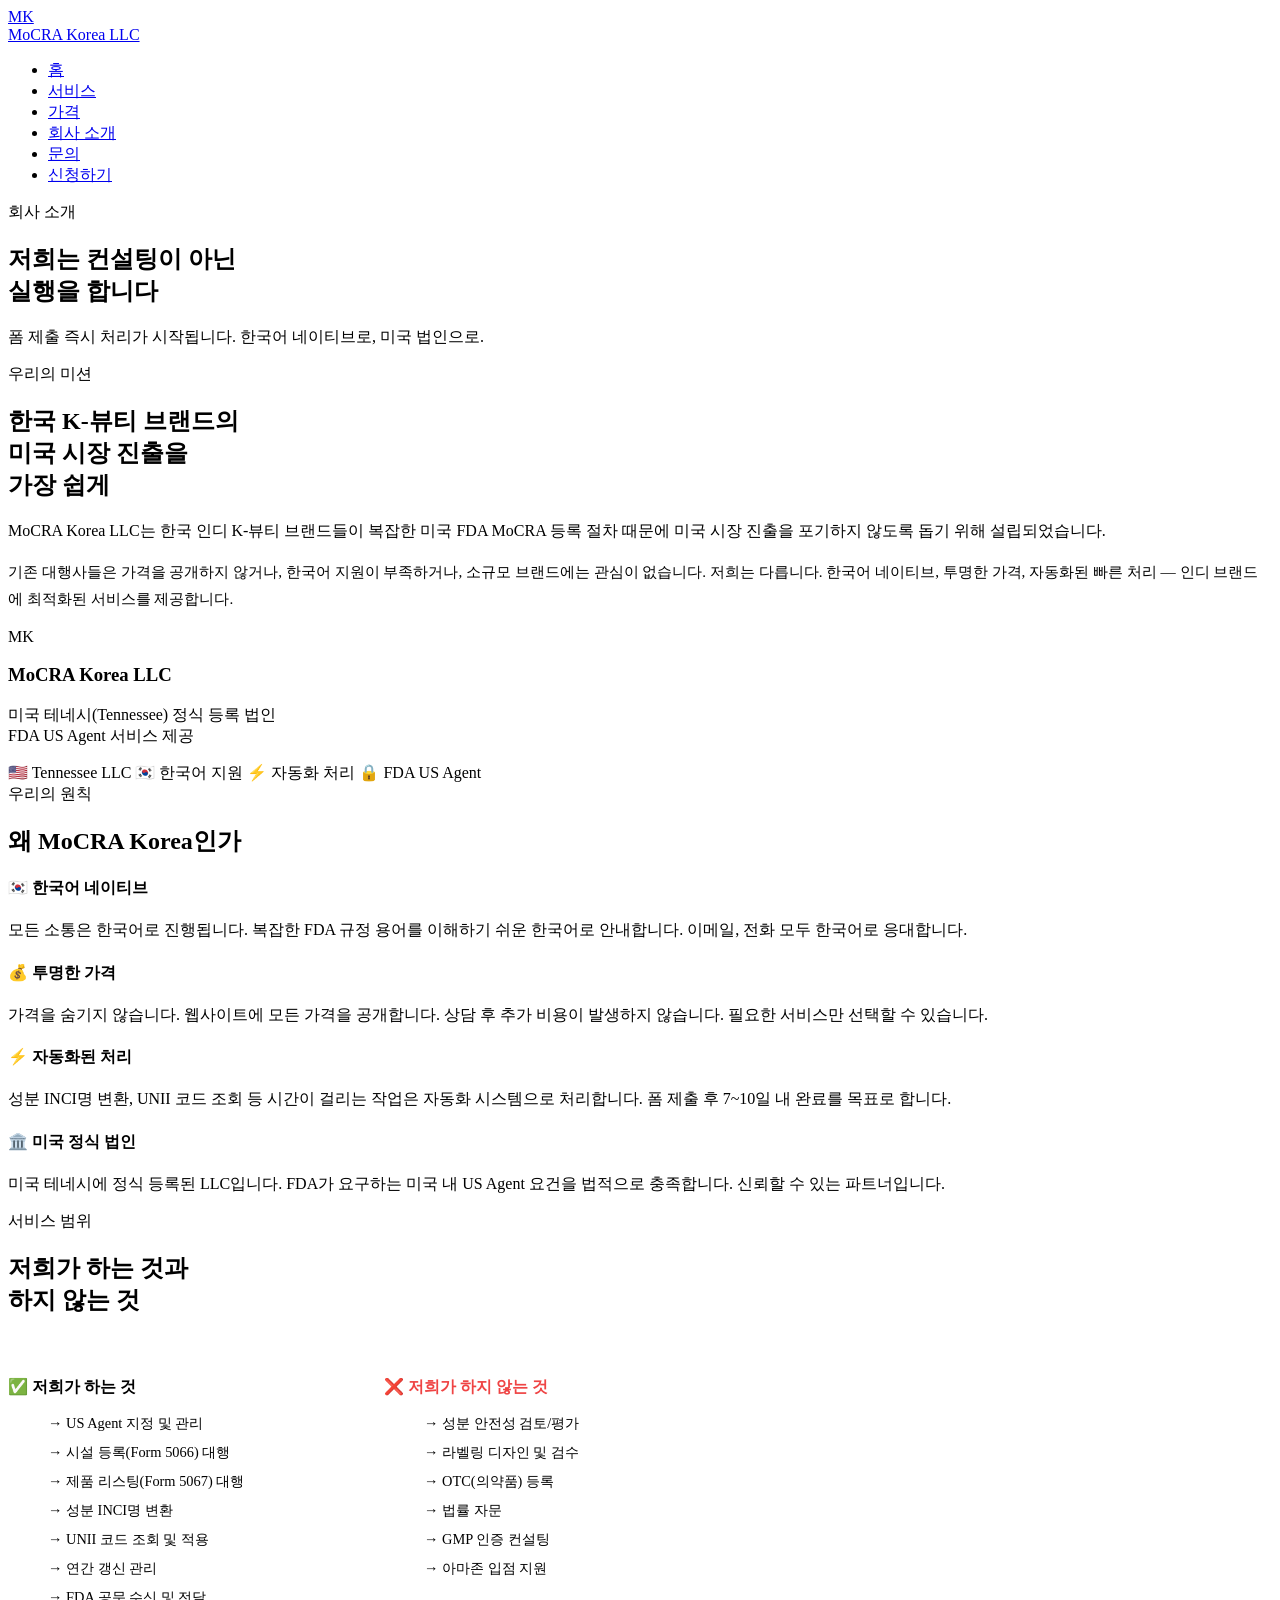
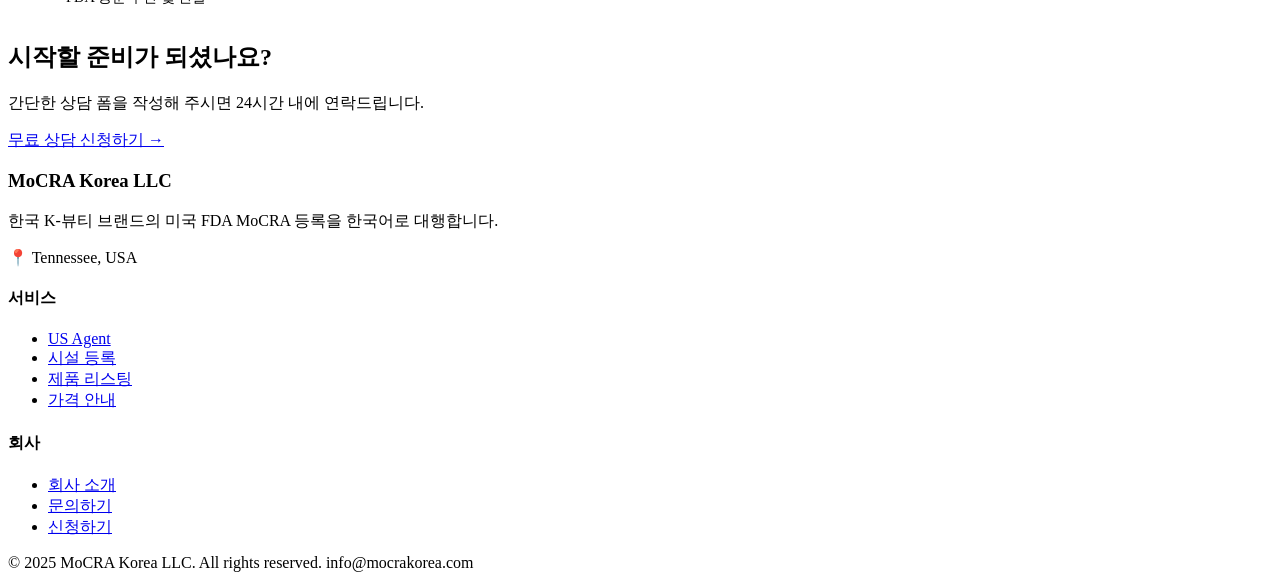
==== about.html @ 742fc9b1 "Add files via upload" ====
<!DOCTYPE html>
<html lang="ko">
<head>
  <meta charset="UTF-8">
  <meta name="viewport" content="width=device-width, initial-scale=1.0">
  <title>회사 소개 — MoCRA Korea LLC</title>
  <meta name="description" content="MoCRA Korea LLC는 한국 인디 K-뷰티 브랜드의 미국 시장 진출을 가장 쉽고 저렴하게 돕는 미국 테네시 법인입니다.">
  <link rel="stylesheet" href="css/style.css">
</head>
<body>

<nav>
  <a href="index.html" class="nav-logo">
    <div class="nav-logo-mark">MK</div>
    <span class="nav-logo-text">MoCRA Korea LLC</span>
  </a>
  <ul class="nav-links">
    <li><a href="index.html">홈</a></li>
    <li><a href="services.html">서비스</a></li>
    <li><a href="pricing.html">가격</a></li>
    <li><a href="about.html">회사 소개</a></li>
    <li><a href="contact.html">문의</a></li>
    <li><a href="https://tally.so/r/zxO74E" target="_blank" class="nav-cta">신청하기</a></li>
  </ul>
  <div class="nav-hamburger"><span></span><span></span><span></span></div>
</nav>

<main>

  <section class="page-hero">
    <div class="container">
      <div class="section-label">회사 소개</div>
      <h1>저희는 컨설팅이 아닌<br>실행을 합니다</h1>
      <p>폼 제출 즉시 처리가 시작됩니다. 한국어 네이티브로, 미국 법인으로.</p>
    </div>
  </section>

  <!-- ABOUT INTRO -->
  <section>
    <div class="container">
      <div class="about-intro">
        <div>
          <div class="section-label">우리의 미션</div>
          <h2 class="section-title">한국 K-뷰티 브랜드의<br>미국 시장 진출을<br>가장 쉽게</h2>
          <p class="section-desc">MoCRA Korea LLC는 한국 인디 K-뷰티 브랜드들이 복잡한 미국 FDA MoCRA 등록 절차 때문에 미국 시장 진출을 포기하지 않도록 돕기 위해 설립되었습니다.</p>
          <p style="color:var(--gray-500);margin-top:16px;line-height:1.8;font-size:0.95rem;">기존 대행사들은 가격을 공개하지 않거나, 한국어 지원이 부족하거나, 소규모 브랜드에는 관심이 없습니다. 저희는 다릅니다. 한국어 네이티브, 투명한 가격, 자동화된 빠른 처리 — 인디 브랜드에 최적화된 서비스를 제공합니다.</p>
        </div>
        <div class="about-visual">
          <div class="about-visual-logo">MK</div>
          <h3>MoCRA Korea LLC</h3>
          <p>미국 테네시(Tennessee) 정식 등록 법인<br>FDA US Agent 서비스 제공</p>
          <div class="about-visual-tags">
            <span class="about-tag">🇺🇸 Tennessee LLC</span>
            <span class="about-tag">🇰🇷 한국어 지원</span>
            <span class="about-tag">⚡ 자동화 처리</span>
            <span class="about-tag">🔒 FDA US Agent</span>
          </div>
        </div>
      </div>
    </div>
  </section>

  <!-- VALUES -->
  <section style="background:var(--gray-50);">
    <div class="container">
      <div class="section-label">우리의 원칙</div>
      <h2 class="section-title">왜 MoCRA Korea인가</h2>
      <div class="values-grid">
        <div class="value-card">
          <h4>🇰🇷 한국어 네이티브</h4>
          <p>모든 소통은 한국어로 진행됩니다. 복잡한 FDA 규정 용어를 이해하기 쉬운 한국어로 안내합니다. 이메일, 전화 모두 한국어로 응대합니다.</p>
        </div>
        <div class="value-card">
          <h4>💰 투명한 가격</h4>
          <p>가격을 숨기지 않습니다. 웹사이트에 모든 가격을 공개합니다. 상담 후 추가 비용이 발생하지 않습니다. 필요한 서비스만 선택할 수 있습니다.</p>
        </div>
        <div class="value-card">
          <h4>⚡ 자동화된 처리</h4>
          <p>성분 INCI명 변환, UNII 코드 조회 등 시간이 걸리는 작업은 자동화 시스템으로 처리합니다. 폼 제출 후 7~10일 내 완료를 목표로 합니다.</p>
        </div>
        <div class="value-card">
          <h4>🏛️ 미국 정식 법인</h4>
          <p>미국 테네시에 정식 등록된 LLC입니다. FDA가 요구하는 미국 내 US Agent 요건을 법적으로 충족합니다. 신뢰할 수 있는 파트너입니다.</p>
        </div>
      </div>
    </div>
  </section>

  <!-- WHAT WE DO NOT DO -->
  <section>
    <div class="container" style="max-width:720px;">
      <div class="section-label">서비스 범위</div>
      <h2 class="section-title">저희가 하는 것과<br>하지 않는 것</h2>
      <div style="display:grid;grid-template-columns:1fr 1fr;gap:2rem;margin-top:40px;">
        <div>
          <h4 style="color:var(--success);font-size:1rem;margin-bottom:16px;">✅ 저희가 하는 것</h4>
          <ul style="list-style:none;display:flex;flex-direction:column;gap:10px;font-size:0.9rem;color:var(--gray-700);">
            <li>→ US Agent 지정 및 관리</li>
            <li>→ 시설 등록(Form 5066) 대행</li>
            <li>→ 제품 리스팅(Form 5067) 대행</li>
            <li>→ 성분 INCI명 변환</li>
            <li>→ UNII 코드 조회 및 적용</li>
            <li>→ 연간 갱신 관리</li>
            <li>→ FDA 공문 수신 및 전달</li>
          </ul>
        </div>
        <div>
          <h4 style="color:#EF4444;font-size:1rem;margin-bottom:16px;">❌ 저희가 하지 않는 것</h4>
          <ul style="list-style:none;display:flex;flex-direction:column;gap:10px;font-size:0.9rem;color:var(--gray-700);">
            <li>→ 성분 안전성 검토/평가</li>
            <li>→ 라벨링 디자인 및 검수</li>
            <li>→ OTC(의약품) 등록</li>
            <li>→ 법률 자문</li>
            <li>→ GMP 인증 컨설팅</li>
            <li>→ 아마존 입점 지원</li>
          </ul>
        </div>
      </div>
    </div>
  </section>

  <!-- CTA -->
  <section class="cta-banner">
    <div class="container">
      <h2>시작할 준비가 되셨나요?</h2>
      <p>간단한 상담 폼을 작성해 주시면 24시간 내에 연락드립니다.</p>
      <a href="https://tally.so/r/zxO74E" target="_blank" class="btn btn-white">무료 상담 신청하기 →</a>
    </div>
  </section>

</main>

<footer>
  <div class="container">
    <div class="footer-inner">
      <div class="footer-brand">
        <h3>MoCRA Korea LLC</h3>
        <p>한국 K-뷰티 브랜드의 미국 FDA MoCRA 등록을 한국어로 대행합니다.</p>
        <p style="margin-top:10px;">📍 Tennessee, USA</p>
      </div>
      <div class="footer-col">
        <h4>서비스</h4>
        <ul>
          <li><a href="services.html#agent">US Agent</a></li>
          <li><a href="services.html#facility">시설 등록</a></li>
          <li><a href="services.html#listing">제품 리스팅</a></li>
          <li><a href="pricing.html">가격 안내</a></li>
        </ul>
      </div>
      <div class="footer-col">
        <h4>회사</h4>
        <ul>
          <li><a href="about.html">회사 소개</a></li>
          <li><a href="contact.html">문의하기</a></li>
          <li><a href="https://tally.so/r/zxO74E" target="_blank">신청하기</a></li>
        </ul>
      </div>
    </div>
    <div class="footer-bottom">
      <span>© 2025 MoCRA Korea LLC. All rights reserved.</span>
      <span>info@mocrakorea.com</span>
    </div>
  </div>
</footer>

<script src="js/main.js"></script>
</body>
</html>
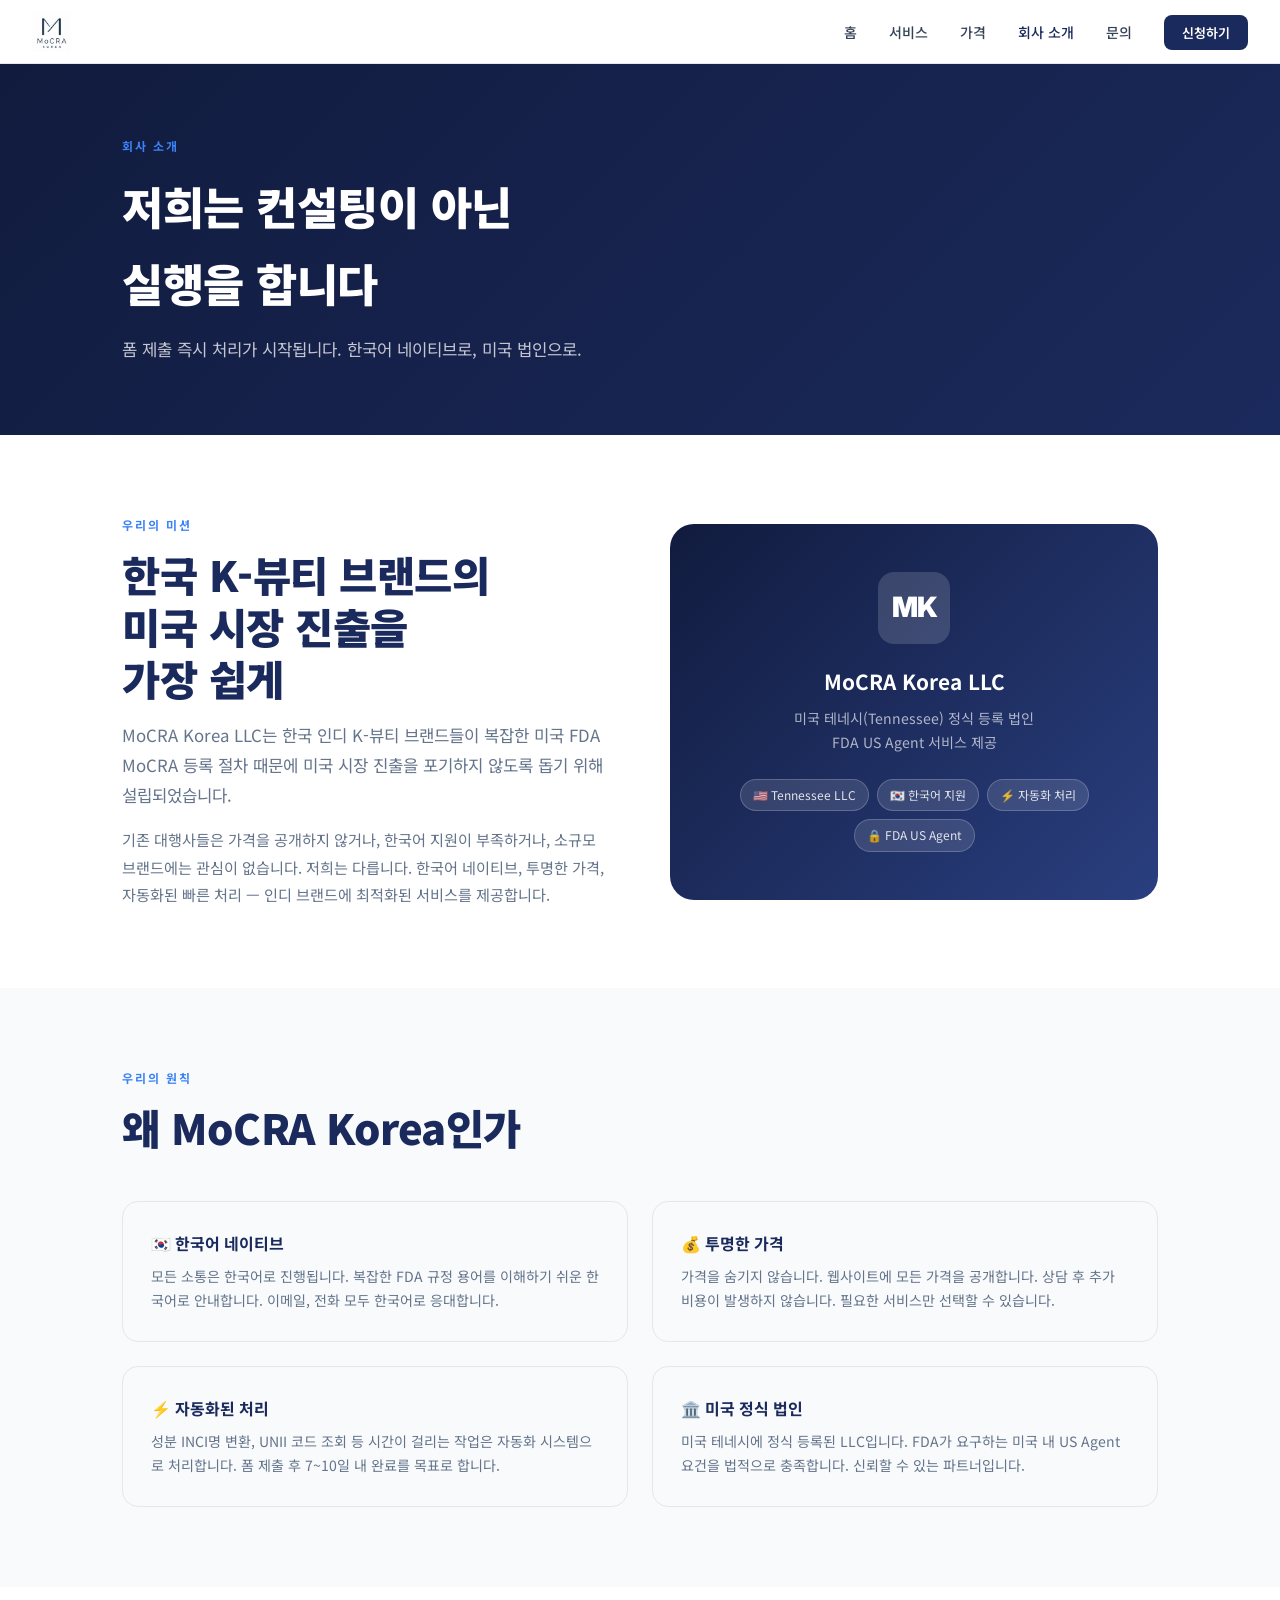
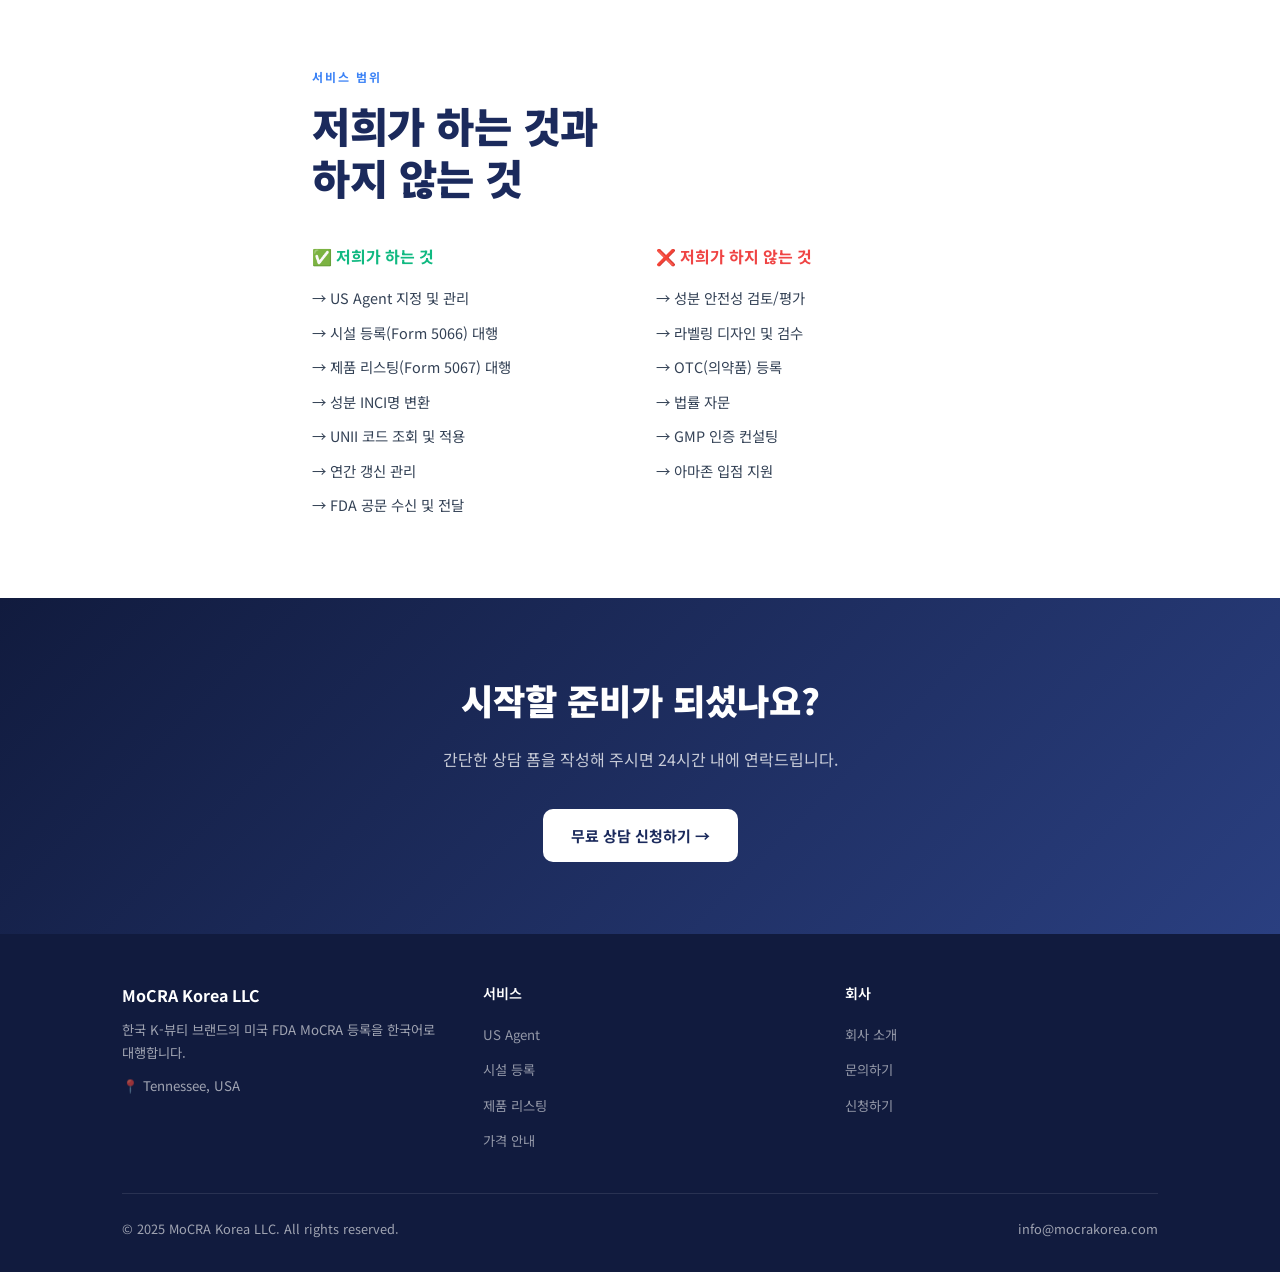
==== commit 9d9122f0: "Add files via upload" ====
--- a/about.html
+++ b/about.html
@@ -11,8 +11,7 @@
 
 <nav>
   <a href="index.html" class="nav-logo">
-    <div class="nav-logo-mark">MK</div>
-    <span class="nav-logo-text">MoCRA Korea LLC</span>
+    <img src="Brand_Logo.jpg" alt="MoCRA Korea" style="height:40px;width:auto;">
   </a>
   <ul class="nav-links">
     <li><a href="index.html">홈</a></li>
--- a/css/style.css
+++ b/css/style.css
@@ -0,0 +1,949 @@
+@import url('https://fonts.googleapis.com/css2?family=Noto+Sans+KR:wght@300;400;500;700;900&family=Inter:wght@400;500;600;700&display=swap');
+
+:root {
+  --navy: #1B2A5C;
+  --navy-dark: #111B3E;
+  --navy-light: #2A3F80;
+  --accent: #3B82F6;
+  --accent-light: #EFF6FF;
+  --white: #FFFFFF;
+  --gray-50: #F8FAFC;
+  --gray-100: #F1F5F9;
+  --gray-200: #E2E8F0;
+  --gray-500: #64748B;
+  --gray-700: #334155;
+  --gray-900: #0F172A;
+  --success: #10B981;
+  --font-kr: 'Noto Sans KR', sans-serif;
+  --font-en: 'Inter', sans-serif;
+}
+
+* { margin: 0; padding: 0; box-sizing: border-box; }
+
+html { scroll-behavior: smooth; }
+
+body {
+  font-family: var(--font-kr);
+  color: var(--gray-900);
+  background: var(--white);
+  line-height: 1.7;
+  -webkit-font-smoothing: antialiased;
+}
+
+/* ── NAV ── */
+nav {
+  position: fixed;
+  top: 0; left: 0; right: 0;
+  z-index: 100;
+  background: rgba(255,255,255,0.95);
+  backdrop-filter: blur(12px);
+  border-bottom: 1px solid var(--gray-200);
+  padding: 0 2rem;
+  height: 64px;
+  display: flex;
+  align-items: center;
+  justify-content: space-between;
+}
+
+.nav-logo {
+  display: flex;
+  align-items: center;
+  gap: 10px;
+  text-decoration: none;
+}
+
+.nav-logo-mark {
+  width: 36px;
+  height: 36px;
+  background: var(--navy);
+  border-radius: 8px;
+  display: flex;
+  align-items: center;
+  justify-content: center;
+  color: white;
+  font-weight: 900;
+  font-size: 14px;
+  font-family: var(--font-en);
+  letter-spacing: -0.5px;
+}
+
+.nav-logo-text {
+  font-size: 15px;
+  font-weight: 700;
+  color: var(--navy);
+  letter-spacing: -0.3px;
+}
+
+.nav-links {
+  display: flex;
+  align-items: center;
+  gap: 2rem;
+  list-style: none;
+}
+
+.nav-links a {
+  text-decoration: none;
+  color: var(--gray-700);
+  font-size: 14px;
+  font-weight: 500;
+  transition: color 0.2s;
+}
+
+.nav-links a:hover, .nav-links a.active { color: var(--navy); }
+
+.nav-cta {
+  background: var(--navy) !important;
+  color: white !important;
+  padding: 8px 18px;
+  border-radius: 8px;
+  font-size: 13px !important;
+  font-weight: 600 !important;
+  transition: background 0.2s !important;
+}
+
+.nav-cta:hover { background: var(--navy-light) !important; }
+
+.nav-hamburger {
+  display: none;
+  flex-direction: column;
+  gap: 5px;
+  cursor: pointer;
+  padding: 4px;
+}
+
+.nav-hamburger span {
+  display: block;
+  width: 24px;
+  height: 2px;
+  background: var(--navy);
+  border-radius: 2px;
+  transition: all 0.3s;
+}
+
+/* ── LAYOUT ── */
+main { padding-top: 64px; }
+
+.container {
+  max-width: 1100px;
+  margin: 0 auto;
+  padding: 0 2rem;
+}
+
+section { padding: 80px 0; }
+
+.section-label {
+  font-size: 12px;
+  font-weight: 700;
+  letter-spacing: 2px;
+  text-transform: uppercase;
+  color: var(--accent);
+  margin-bottom: 12px;
+}
+
+.section-title {
+  font-size: clamp(1.8rem, 3.5vw, 2.6rem);
+  font-weight: 900;
+  color: var(--navy);
+  line-height: 1.25;
+  letter-spacing: -0.5px;
+}
+
+.section-desc {
+  font-size: 1.05rem;
+  color: var(--gray-500);
+  margin-top: 16px;
+  max-width: 560px;
+  line-height: 1.8;
+}
+
+/* ── BUTTONS ── */
+.btn {
+  display: inline-flex;
+  align-items: center;
+  gap: 8px;
+  padding: 14px 28px;
+  border-radius: 10px;
+  font-size: 15px;
+  font-weight: 700;
+  text-decoration: none;
+  transition: all 0.2s;
+  cursor: pointer;
+  border: none;
+  font-family: var(--font-kr);
+}
+
+.btn-primary {
+  background: var(--navy);
+  color: white;
+}
+
+.btn-primary:hover { background: var(--navy-light); transform: translateY(-1px); }
+
+.btn-outline {
+  background: transparent;
+  color: var(--navy);
+  border: 2px solid var(--navy);
+}
+
+.btn-outline:hover { background: var(--navy); color: white; }
+
+.btn-white {
+  background: white;
+  color: var(--navy);
+}
+
+.btn-white:hover { background: var(--gray-100); }
+
+/* ── HERO (index) ── */
+.hero {
+  background: linear-gradient(135deg, var(--navy-dark) 0%, var(--navy) 60%, var(--navy-light) 100%);
+  color: white;
+  padding: 100px 0 80px;
+  position: relative;
+  overflow: hidden;
+}
+
+.hero::before {
+  content: '';
+  position: absolute;
+  top: -50%;
+  right: -20%;
+  width: 600px;
+  height: 600px;
+  background: radial-gradient(circle, rgba(59,130,246,0.15) 0%, transparent 70%);
+  pointer-events: none;
+}
+
+.hero-inner {
+  display: grid;
+  grid-template-columns: 1fr 420px;
+  gap: 60px;
+  align-items: center;
+}
+
+.hero-badge {
+  display: inline-flex;
+  align-items: center;
+  gap: 8px;
+  background: rgba(255,255,255,0.12);
+  border: 1px solid rgba(255,255,255,0.2);
+  padding: 6px 14px;
+  border-radius: 100px;
+  font-size: 13px;
+  color: rgba(255,255,255,0.9);
+  margin-bottom: 24px;
+}
+
+.hero-badge::before {
+  content: '';
+  width: 6px;
+  height: 6px;
+  background: var(--success);
+  border-radius: 50%;
+}
+
+.hero h1 {
+  font-size: clamp(2rem, 4vw, 3rem);
+  font-weight: 900;
+  line-height: 1.2;
+  letter-spacing: -1px;
+  margin-bottom: 20px;
+}
+
+.hero h1 span { color: #60A5FA; }
+
+.hero-sub {
+  font-size: 1.05rem;
+  color: rgba(255,255,255,0.8);
+  line-height: 1.8;
+  margin-bottom: 36px;
+  max-width: 480px;
+}
+
+.hero-actions { display: flex; gap: 14px; flex-wrap: wrap; }
+
+.hero-card {
+  background: rgba(255,255,255,0.08);
+  border: 1px solid rgba(255,255,255,0.15);
+  border-radius: 20px;
+  padding: 32px;
+  backdrop-filter: blur(10px);
+}
+
+.hero-card-title {
+  font-size: 13px;
+  font-weight: 600;
+  color: rgba(255,255,255,0.6);
+  letter-spacing: 1px;
+  text-transform: uppercase;
+  margin-bottom: 20px;
+}
+
+.hero-price-item {
+  display: flex;
+  justify-content: space-between;
+  align-items: center;
+  padding: 14px 0;
+  border-bottom: 1px solid rgba(255,255,255,0.08);
+}
+
+.hero-price-item:last-child { border-bottom: none; }
+
+.hero-price-name { font-size: 14px; color: rgba(255,255,255,0.85); }
+
+.hero-price-val {
+  font-size: 15px;
+  font-weight: 700;
+  color: #60A5FA;
+  font-family: var(--font-en);
+}
+
+/* ── STATS ── */
+.stats {
+  background: var(--gray-50);
+  padding: 48px 0;
+  border-bottom: 1px solid var(--gray-200);
+}
+
+.stats-grid {
+  display: grid;
+  grid-template-columns: repeat(4, 1fr);
+  gap: 2rem;
+  text-align: center;
+}
+
+.stat-num {
+  font-size: 2rem;
+  font-weight: 900;
+  color: var(--navy);
+  font-family: var(--font-en);
+  letter-spacing: -1px;
+}
+
+.stat-label {
+  font-size: 13px;
+  color: var(--gray-500);
+  margin-top: 4px;
+}
+
+/* ── HOW IT WORKS ── */
+.steps-grid {
+  display: grid;
+  grid-template-columns: repeat(3, 1fr);
+  gap: 2rem;
+  margin-top: 48px;
+  position: relative;
+}
+
+.steps-grid::before {
+  content: '';
+  position: absolute;
+  top: 28px;
+  left: calc(16.67% + 28px);
+  right: calc(16.67% + 28px);
+  height: 2px;
+  background: var(--gray-200);
+}
+
+.step-card {
+  text-align: center;
+  position: relative;
+}
+
+.step-num {
+  width: 56px;
+  height: 56px;
+  background: var(--navy);
+  color: white;
+  border-radius: 50%;
+  display: flex;
+  align-items: center;
+  justify-content: center;
+  font-size: 1.2rem;
+  font-weight: 900;
+  margin: 0 auto 20px;
+  font-family: var(--font-en);
+  position: relative;
+  z-index: 1;
+}
+
+.step-title {
+  font-size: 1.05rem;
+  font-weight: 700;
+  color: var(--navy);
+  margin-bottom: 10px;
+}
+
+.step-desc {
+  font-size: 0.9rem;
+  color: var(--gray-500);
+  line-height: 1.7;
+}
+
+/* ── WHY US ── */
+.why-grid {
+  display: grid;
+  grid-template-columns: repeat(3, 1fr);
+  gap: 1.5rem;
+  margin-top: 48px;
+}
+
+.why-card {
+  background: var(--gray-50);
+  border: 1px solid var(--gray-200);
+  border-radius: 16px;
+  padding: 28px;
+  transition: all 0.2s;
+}
+
+.why-card:hover {
+  border-color: var(--accent);
+  background: var(--accent-light);
+  transform: translateY(-2px);
+}
+
+.why-icon {
+  font-size: 1.8rem;
+  margin-bottom: 14px;
+}
+
+.why-title {
+  font-size: 1rem;
+  font-weight: 700;
+  color: var(--navy);
+  margin-bottom: 8px;
+}
+
+.why-desc { font-size: 0.88rem; color: var(--gray-500); line-height: 1.7; }
+
+/* ── CTA BANNER ── */
+.cta-banner {
+  background: linear-gradient(135deg, var(--navy-dark), var(--navy-light));
+  color: white;
+  padding: 72px 0;
+  text-align: center;
+}
+
+.cta-banner h2 {
+  font-size: clamp(1.6rem, 3vw, 2.2rem);
+  font-weight: 900;
+  margin-bottom: 16px;
+}
+
+.cta-banner p {
+  color: rgba(255,255,255,0.75);
+  margin-bottom: 36px;
+  font-size: 1rem;
+}
+
+/* ── SERVICES PAGE ── */
+.page-hero {
+  background: linear-gradient(135deg, var(--navy-dark), var(--navy));
+  color: white;
+  padding: 72px 0;
+}
+
+.page-hero h1 {
+  font-size: clamp(1.8rem, 3.5vw, 2.8rem);
+  font-weight: 900;
+  margin-bottom: 14px;
+  letter-spacing: -0.5px;
+}
+
+.page-hero p { color: rgba(255,255,255,0.75); font-size: 1.05rem; }
+
+.service-block {
+  padding: 72px 0;
+  border-bottom: 1px solid var(--gray-200);
+}
+
+.service-block:last-child { border-bottom: none; }
+
+.service-block-inner {
+  display: grid;
+  grid-template-columns: 1fr 1fr;
+  gap: 60px;
+  align-items: start;
+}
+
+.service-block-inner.reverse { direction: rtl; }
+.service-block-inner.reverse > * { direction: ltr; }
+
+.service-tag {
+  display: inline-block;
+  background: var(--accent-light);
+  color: var(--accent);
+  font-size: 12px;
+  font-weight: 700;
+  padding: 4px 12px;
+  border-radius: 100px;
+  letter-spacing: 1px;
+  text-transform: uppercase;
+  margin-bottom: 16px;
+}
+
+.service-title {
+  font-size: 1.7rem;
+  font-weight: 900;
+  color: var(--navy);
+  margin-bottom: 14px;
+  letter-spacing: -0.3px;
+}
+
+.service-desc {
+  color: var(--gray-500);
+  line-height: 1.8;
+  margin-bottom: 24px;
+}
+
+.service-features { list-style: none; display: flex; flex-direction: column; gap: 10px; }
+
+.service-features li {
+  display: flex;
+  align-items: flex-start;
+  gap: 10px;
+  font-size: 0.93rem;
+  color: var(--gray-700);
+}
+
+.service-features li::before {
+  content: '✓';
+  color: var(--success);
+  font-weight: 700;
+  flex-shrink: 0;
+  margin-top: 2px;
+}
+
+.service-price-box {
+  background: var(--navy);
+  color: white;
+  border-radius: 20px;
+  padding: 36px;
+}
+
+.service-price-label {
+  font-size: 13px;
+  color: rgba(255,255,255,0.6);
+  margin-bottom: 8px;
+}
+
+.service-price-amount {
+  font-size: 3rem;
+  font-weight: 900;
+  font-family: var(--font-en);
+  letter-spacing: -2px;
+  line-height: 1;
+}
+
+.service-price-period {
+  font-size: 14px;
+  color: rgba(255,255,255,0.6);
+  margin-top: 4px;
+  margin-bottom: 28px;
+}
+
+.service-includes { list-style: none; display: flex; flex-direction: column; gap: 10px; }
+
+.service-includes li {
+  display: flex;
+  gap: 10px;
+  font-size: 13px;
+  color: rgba(255,255,255,0.8);
+}
+
+.service-includes li::before {
+  content: '→';
+  color: #60A5FA;
+  flex-shrink: 0;
+}
+
+/* ── PRICING PAGE ── */
+.pricing-grid {
+  display: grid;
+  grid-template-columns: repeat(3, 1fr);
+  gap: 1.5rem;
+  margin-top: 48px;
+}
+
+.pricing-card {
+  border: 2px solid var(--gray-200);
+  border-radius: 20px;
+  padding: 32px;
+  position: relative;
+  transition: all 0.2s;
+}
+
+.pricing-card:hover { border-color: var(--accent); transform: translateY(-3px); }
+
+.pricing-card.featured {
+  border-color: var(--navy);
+  background: var(--navy);
+  color: white;
+}
+
+.pricing-badge {
+  position: absolute;
+  top: -12px;
+  left: 50%;
+  transform: translateX(-50%);
+  background: var(--accent);
+  color: white;
+  font-size: 11px;
+  font-weight: 700;
+  padding: 4px 14px;
+  border-radius: 100px;
+  white-space: nowrap;
+}
+
+.pricing-name {
+  font-size: 1rem;
+  font-weight: 700;
+  margin-bottom: 8px;
+}
+
+.pricing-card.featured .pricing-name { color: rgba(255,255,255,0.7); }
+
+.pricing-price {
+  font-size: 2.5rem;
+  font-weight: 900;
+  font-family: var(--font-en);
+  color: var(--navy);
+  letter-spacing: -1.5px;
+  line-height: 1;
+  margin-bottom: 4px;
+}
+
+.pricing-card.featured .pricing-price { color: white; }
+
+.pricing-period {
+  font-size: 13px;
+  color: var(--gray-500);
+  margin-bottom: 24px;
+}
+
+.pricing-card.featured .pricing-period { color: rgba(255,255,255,0.55); }
+
+.pricing-features { list-style: none; display: flex; flex-direction: column; gap: 10px; }
+
+.pricing-features li {
+  display: flex;
+  gap: 8px;
+  font-size: 13px;
+  color: var(--gray-700);
+  align-items: flex-start;
+}
+
+.pricing-card.featured .pricing-features li { color: rgba(255,255,255,0.85); }
+
+.pricing-features li::before {
+  content: '✓';
+  color: var(--success);
+  font-weight: 700;
+  flex-shrink: 0;
+}
+
+.pricing-card.featured .pricing-features li::before { color: #60A5FA; }
+
+.pricing-divider {
+  border: none;
+  border-top: 1px solid var(--gray-200);
+  margin: 60px 0 48px;
+}
+
+.renewal-table {
+  width: 100%;
+  border-collapse: collapse;
+  font-size: 0.93rem;
+}
+
+.renewal-table th {
+  background: var(--navy);
+  color: white;
+  padding: 14px 20px;
+  text-align: left;
+  font-weight: 600;
+  font-size: 13px;
+}
+
+.renewal-table th:first-child { border-radius: 10px 0 0 0; }
+.renewal-table th:last-child { border-radius: 0 10px 0 0; }
+
+.renewal-table td {
+  padding: 14px 20px;
+  border-bottom: 1px solid var(--gray-200);
+  color: var(--gray-700);
+}
+
+.renewal-table tr:last-child td { border-bottom: none; }
+.renewal-table tr:nth-child(even) td { background: var(--gray-50); }
+
+.price-note {
+  background: var(--accent-light);
+  border: 1px solid #BFDBFE;
+  border-radius: 12px;
+  padding: 18px 22px;
+  font-size: 0.88rem;
+  color: var(--navy);
+  margin-top: 32px;
+  line-height: 1.7;
+}
+
+/* ── ABOUT PAGE ── */
+.about-intro {
+  display: grid;
+  grid-template-columns: 1fr 1fr;
+  gap: 60px;
+  align-items: center;
+}
+
+.about-visual {
+  background: linear-gradient(135deg, var(--navy-dark), var(--navy-light));
+  border-radius: 24px;
+  padding: 48px;
+  color: white;
+  text-align: center;
+}
+
+.about-visual-logo {
+  width: 72px;
+  height: 72px;
+  background: rgba(255,255,255,0.15);
+  border-radius: 16px;
+  display: flex;
+  align-items: center;
+  justify-content: center;
+  font-size: 28px;
+  font-weight: 900;
+  font-family: var(--font-en);
+  margin: 0 auto 20px;
+  letter-spacing: -1px;
+}
+
+.about-visual h3 {
+  font-size: 1.3rem;
+  font-weight: 700;
+  margin-bottom: 8px;
+}
+
+.about-visual p {
+  font-size: 0.88rem;
+  color: rgba(255,255,255,0.65);
+  line-height: 1.7;
+}
+
+.about-visual-tags {
+  display: flex;
+  flex-wrap: wrap;
+  gap: 8px;
+  justify-content: center;
+  margin-top: 24px;
+}
+
+.about-tag {
+  background: rgba(255,255,255,0.12);
+  border: 1px solid rgba(255,255,255,0.2);
+  color: rgba(255,255,255,0.85);
+  font-size: 12px;
+  padding: 5px 12px;
+  border-radius: 100px;
+}
+
+.values-grid {
+  display: grid;
+  grid-template-columns: repeat(2, 1fr);
+  gap: 1.5rem;
+  margin-top: 48px;
+}
+
+.value-card {
+  background: var(--gray-50);
+  border: 1px solid var(--gray-200);
+  border-radius: 16px;
+  padding: 28px;
+}
+
+.value-card h4 {
+  font-size: 1rem;
+  font-weight: 700;
+  color: var(--navy);
+  margin-bottom: 8px;
+}
+
+.value-card p { font-size: 0.88rem; color: var(--gray-500); line-height: 1.7; }
+
+/* ── CONTACT PAGE ── */
+.contact-grid {
+  display: grid;
+  grid-template-columns: 1fr 1fr;
+  gap: 60px;
+  align-items: start;
+}
+
+.contact-info { display: flex; flex-direction: column; gap: 24px; }
+
+.contact-item {
+  display: flex;
+  gap: 16px;
+  align-items: flex-start;
+}
+
+.contact-icon {
+  width: 44px;
+  height: 44px;
+  background: var(--accent-light);
+  border-radius: 10px;
+  display: flex;
+  align-items: center;
+  justify-content: center;
+  font-size: 1.2rem;
+  flex-shrink: 0;
+}
+
+.contact-item h4 {
+  font-size: 0.9rem;
+  font-weight: 700;
+  color: var(--navy);
+  margin-bottom: 4px;
+}
+
+.contact-item p { font-size: 0.88rem; color: var(--gray-500); }
+
+.contact-item a { color: var(--accent); text-decoration: none; }
+
+.contact-box {
+  background: var(--navy);
+  border-radius: 24px;
+  padding: 40px;
+  color: white;
+  text-align: center;
+}
+
+.contact-box h3 {
+  font-size: 1.4rem;
+  font-weight: 900;
+  margin-bottom: 14px;
+}
+
+.contact-box p {
+  color: rgba(255,255,255,0.7);
+  font-size: 0.93rem;
+  line-height: 1.8;
+  margin-bottom: 28px;
+}
+
+.faq-list { display: flex; flex-direction: column; gap: 1rem; margin-top: 48px; }
+
+.faq-item {
+  border: 1px solid var(--gray-200);
+  border-radius: 12px;
+  overflow: hidden;
+}
+
+.faq-q {
+  padding: 18px 22px;
+  font-weight: 600;
+  font-size: 0.95rem;
+  color: var(--navy);
+  cursor: pointer;
+  display: flex;
+  justify-content: space-between;
+  align-items: center;
+  background: white;
+}
+
+.faq-q::after { content: '+'; font-size: 1.2rem; color: var(--accent); }
+
+.faq-a {
+  padding: 0 22px;
+  max-height: 0;
+  overflow: hidden;
+  transition: all 0.3s;
+  font-size: 0.9rem;
+  color: var(--gray-500);
+  line-height: 1.8;
+  background: var(--gray-50);
+}
+
+.faq-item.open .faq-a { max-height: 200px; padding: 18px 22px; }
+.faq-item.open .faq-q::after { content: '−'; }
+
+/* ── FOOTER ── */
+footer {
+  background: var(--navy-dark);
+  color: rgba(255,255,255,0.6);
+  padding: 48px 0 32px;
+}
+
+.footer-inner {
+  display: grid;
+  grid-template-columns: 1fr 1fr 1fr;
+  gap: 3rem;
+  margin-bottom: 40px;
+}
+
+.footer-brand h3 {
+  color: white;
+  font-size: 1rem;
+  font-weight: 700;
+  margin-bottom: 10px;
+}
+
+.footer-brand p { font-size: 0.83rem; line-height: 1.7; }
+
+.footer-col h4 {
+  color: white;
+  font-size: 0.88rem;
+  font-weight: 600;
+  margin-bottom: 14px;
+}
+
+.footer-col ul { list-style: none; display: flex; flex-direction: column; gap: 8px; }
+
+.footer-col ul li a {
+  color: rgba(255,255,255,0.55);
+  text-decoration: none;
+  font-size: 0.83rem;
+  transition: color 0.2s;
+}
+
+.footer-col ul li a:hover { color: white; }
+
+.footer-bottom {
+  border-top: 1px solid rgba(255,255,255,0.1);
+  padding-top: 24px;
+  display: flex;
+  justify-content: space-between;
+  align-items: center;
+  font-size: 0.8rem;
+}
+
+/* ── RESPONSIVE ── */
+@media (max-width: 768px) {
+  .nav-links { display: none; }
+  .nav-hamburger { display: flex; }
+  .nav-links.open {
+    display: flex;
+    flex-direction: column;
+    position: fixed;
+    top: 64px; left: 0; right: 0;
+    background: white;
+    padding: 1.5rem 2rem;
+    border-bottom: 1px solid var(--gray-200);
+    gap: 1.2rem;
+    box-shadow: 0 8px 24px rgba(0,0,0,0.1);
+  }
+  .hero-inner { grid-template-columns: 1fr; }
+  .hero-card { display: none; }
+  .stats-grid { grid-template-columns: repeat(2, 1fr); }
+  .steps-grid { grid-template-columns: 1fr; }
+  .steps-grid::before { display: none; }
+  .why-grid { grid-template-columns: 1fr; }
+  .service-block-inner { grid-template-columns: 1fr; }
+  .service-block-inner.reverse { direction: ltr; }
+  .pricing-grid { grid-template-columns: 1fr; }
+  .about-intro { grid-template-columns: 1fr; }
+  .values-grid { grid-template-columns: 1fr; }
+  .contact-grid { grid-template-columns: 1fr; }
+  .footer-inner { grid-template-columns: 1fr; gap: 2rem; }
+  .footer-bottom { flex-direction: column; gap: 8px; text-align: center; }
+}
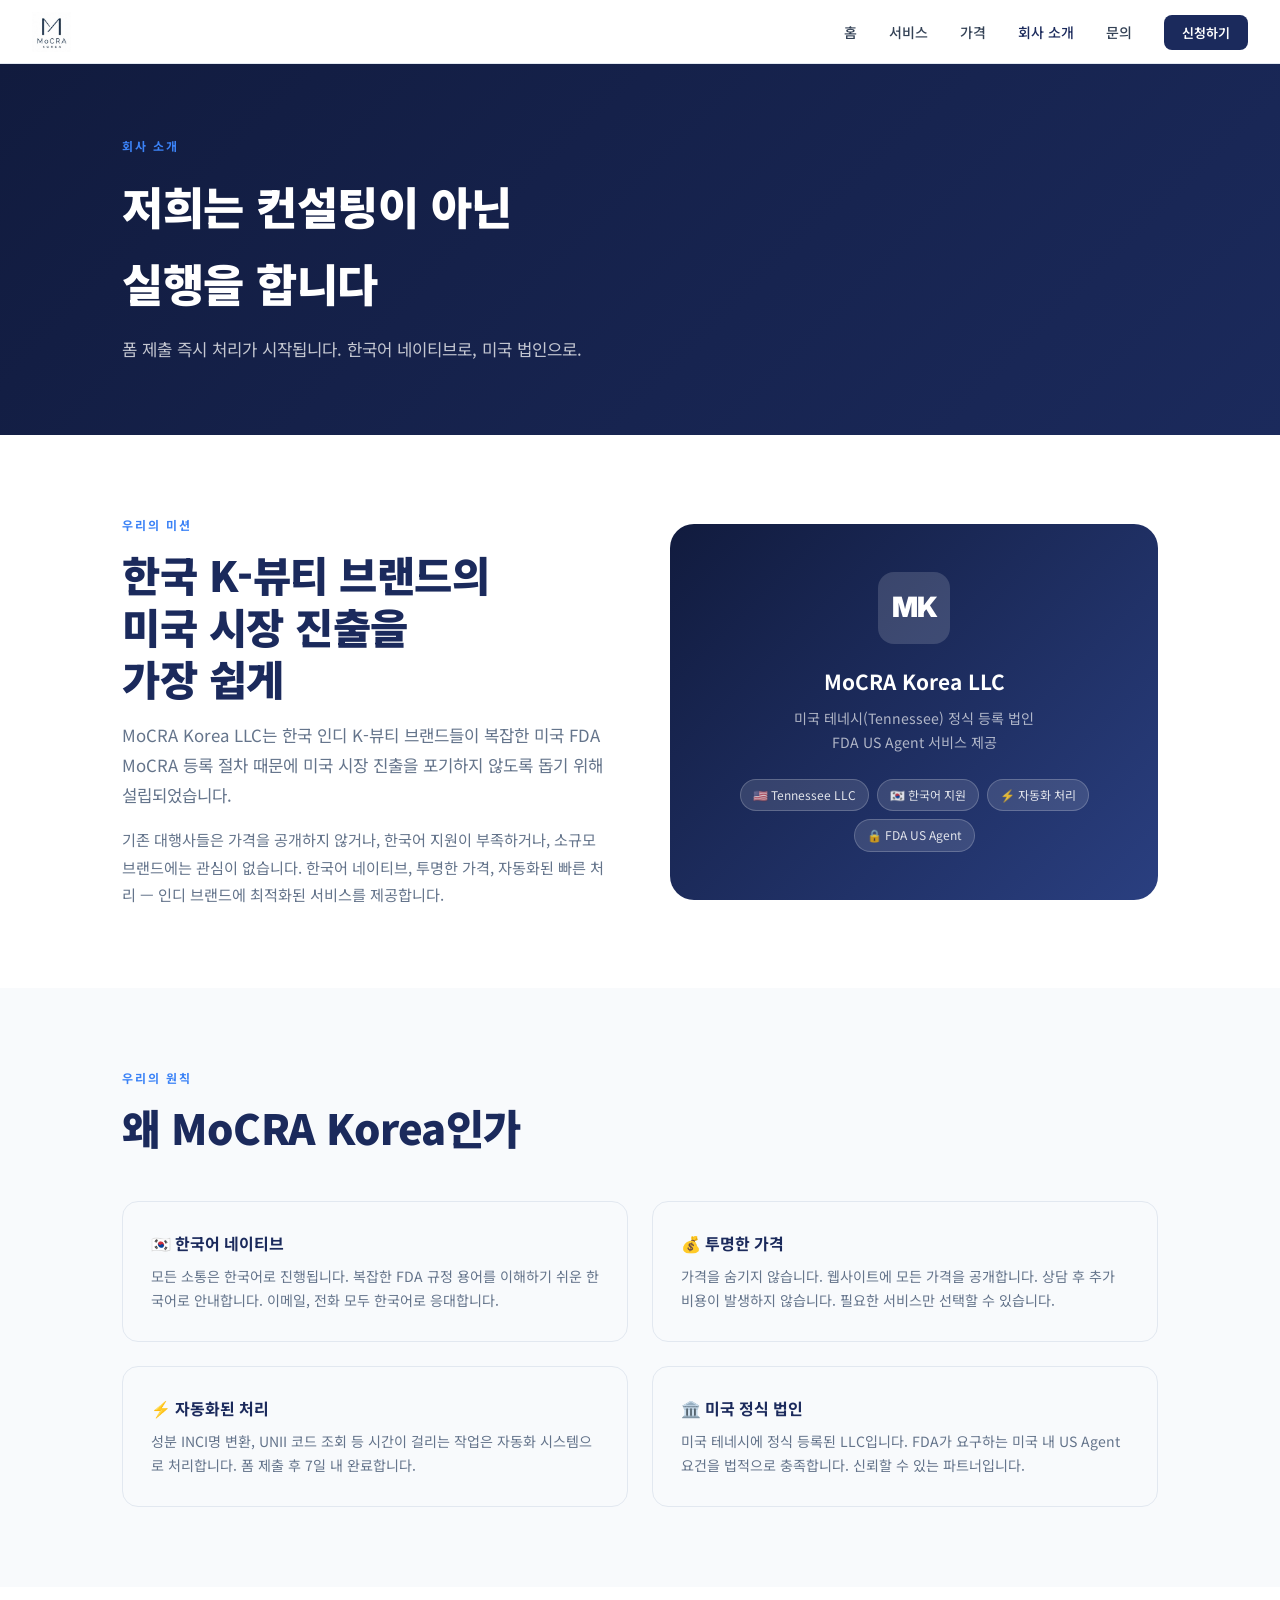
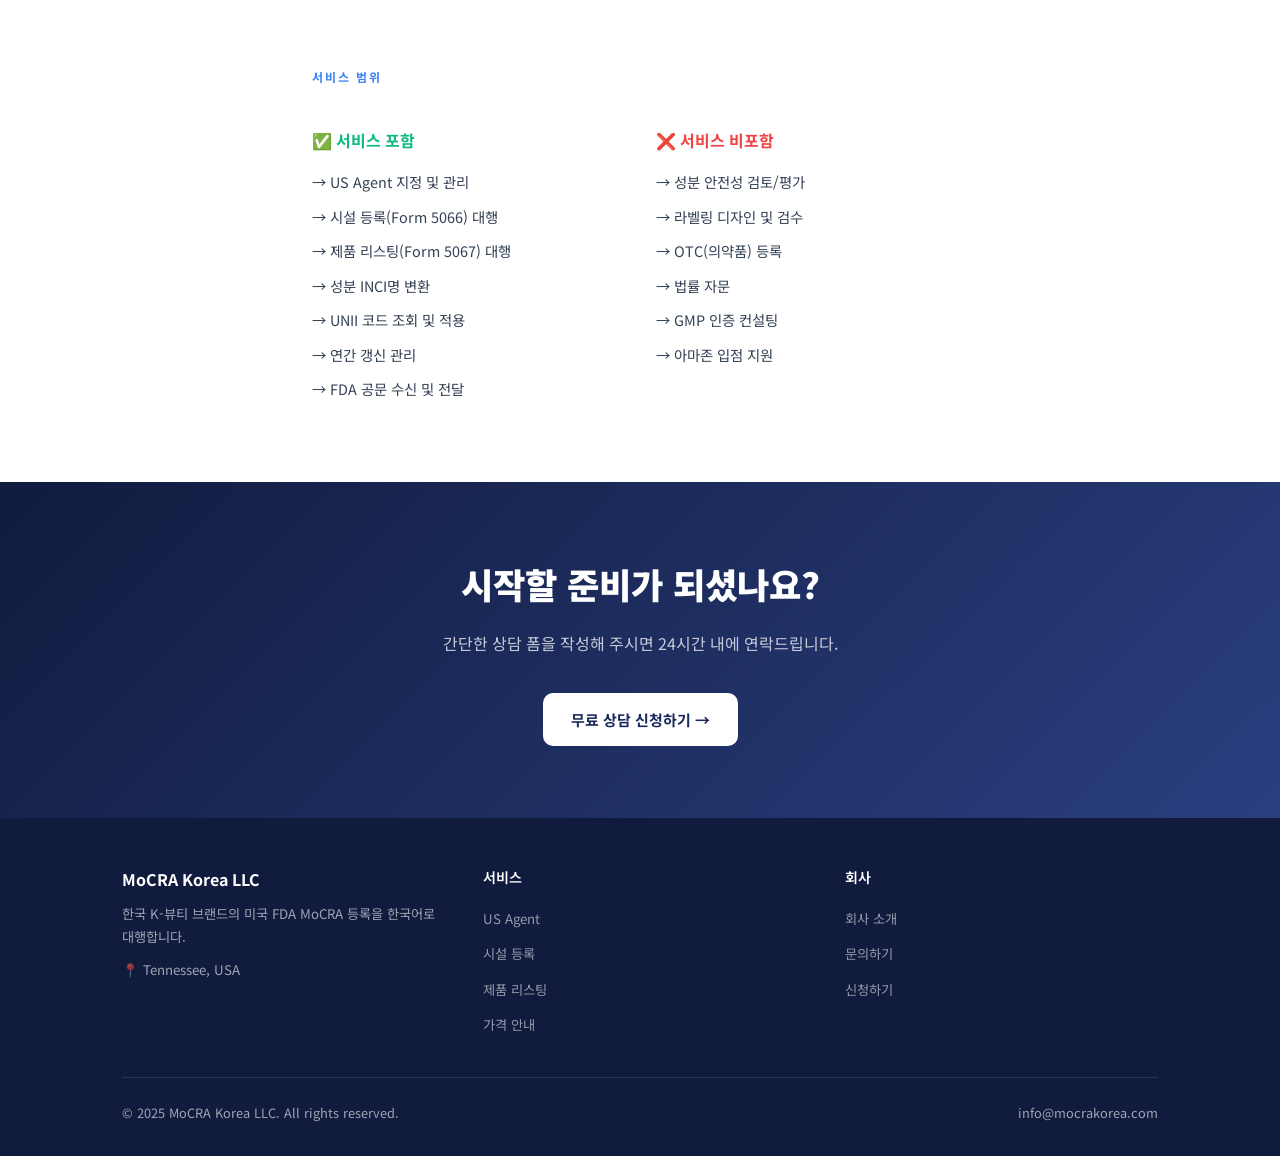
==== commit 2c3e7a21: "Add files via upload" ====
--- a/about.html
+++ b/about.html
@@ -42,7 +42,7 @@
           <div class="section-label">우리의 미션</div>
           <h2 class="section-title">한국 K-뷰티 브랜드의<br>미국 시장 진출을<br>가장 쉽게</h2>
           <p class="section-desc">MoCRA Korea LLC는 한국 인디 K-뷰티 브랜드들이 복잡한 미국 FDA MoCRA 등록 절차 때문에 미국 시장 진출을 포기하지 않도록 돕기 위해 설립되었습니다.</p>
-          <p style="color:var(--gray-500);margin-top:16px;line-height:1.8;font-size:0.95rem;">기존 대행사들은 가격을 공개하지 않거나, 한국어 지원이 부족하거나, 소규모 브랜드에는 관심이 없습니다. 저희는 다릅니다. 한국어 네이티브, 투명한 가격, 자동화된 빠른 처리 — 인디 브랜드에 최적화된 서비스를 제공합니다.</p>
+          <p style="color:var(--gray-500);margin-top:16px;line-height:1.8;font-size:0.95rem;">기존 대행사들은 가격을 공개하지 않거나, 한국어 지원이 부족하거나, 소규모 브랜드에는 관심이 없습니다. 한국어 네이티브, 투명한 가격, 자동화된 빠른 처리 — 인디 브랜드에 최적화된 서비스를 제공합니다.</p>
         </div>
         <div class="about-visual">
           <div class="about-visual-logo">MK</div>
@@ -75,7 +75,7 @@
         </div>
         <div class="value-card">
           <h4>⚡ 자동화된 처리</h4>
-          <p>성분 INCI명 변환, UNII 코드 조회 등 시간이 걸리는 작업은 자동화 시스템으로 처리합니다. 폼 제출 후 7~10일 내 완료를 목표로 합니다.</p>
+          <p>성분 INCI명 변환, UNII 코드 조회 등 시간이 걸리는 작업은 자동화 시스템으로 처리합니다. 폼 제출 후 7일 내 완료합니다.</p>
         </div>
         <div class="value-card">
           <h4>🏛️ 미국 정식 법인</h4>
@@ -89,10 +89,9 @@
   <section>
     <div class="container" style="max-width:720px;">
       <div class="section-label">서비스 범위</div>
-      <h2 class="section-title">저희가 하는 것과<br>하지 않는 것</h2>
       <div style="display:grid;grid-template-columns:1fr 1fr;gap:2rem;margin-top:40px;">
         <div>
-          <h4 style="color:var(--success);font-size:1rem;margin-bottom:16px;">✅ 저희가 하는 것</h4>
+          <h4 style="color:var(--success);font-size:1rem;margin-bottom:16px;">✅ 서비스 포함</h4>
           <ul style="list-style:none;display:flex;flex-direction:column;gap:10px;font-size:0.9rem;color:var(--gray-700);">
             <li>→ US Agent 지정 및 관리</li>
             <li>→ 시설 등록(Form 5066) 대행</li>
@@ -104,7 +103,7 @@
           </ul>
         </div>
         <div>
-          <h4 style="color:#EF4444;font-size:1rem;margin-bottom:16px;">❌ 저희가 하지 않는 것</h4>
+          <h4 style="color:#EF4444;font-size:1rem;margin-bottom:16px;">❌ 서비스 비포함</h4>
           <ul style="list-style:none;display:flex;flex-direction:column;gap:10px;font-size:0.9rem;color:var(--gray-700);">
             <li>→ 성분 안전성 검토/평가</li>
             <li>→ 라벨링 디자인 및 검수</li>
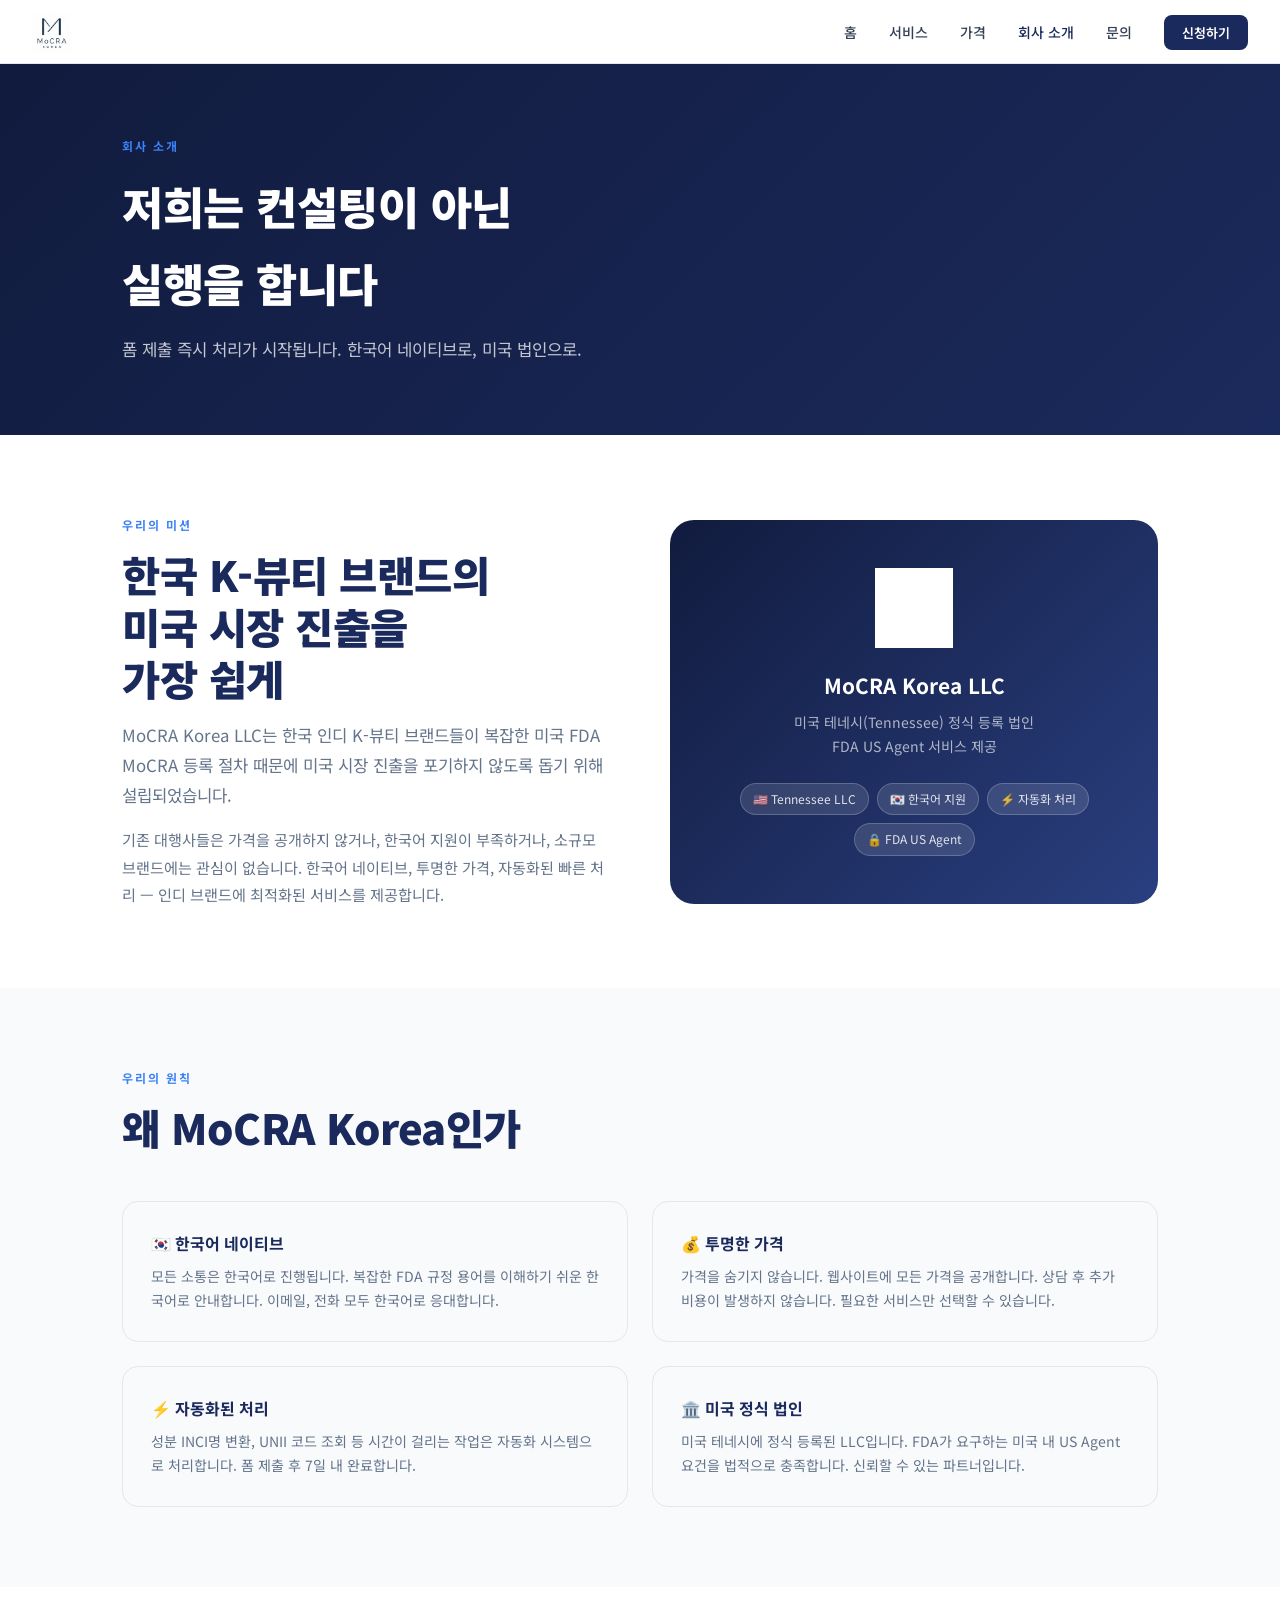
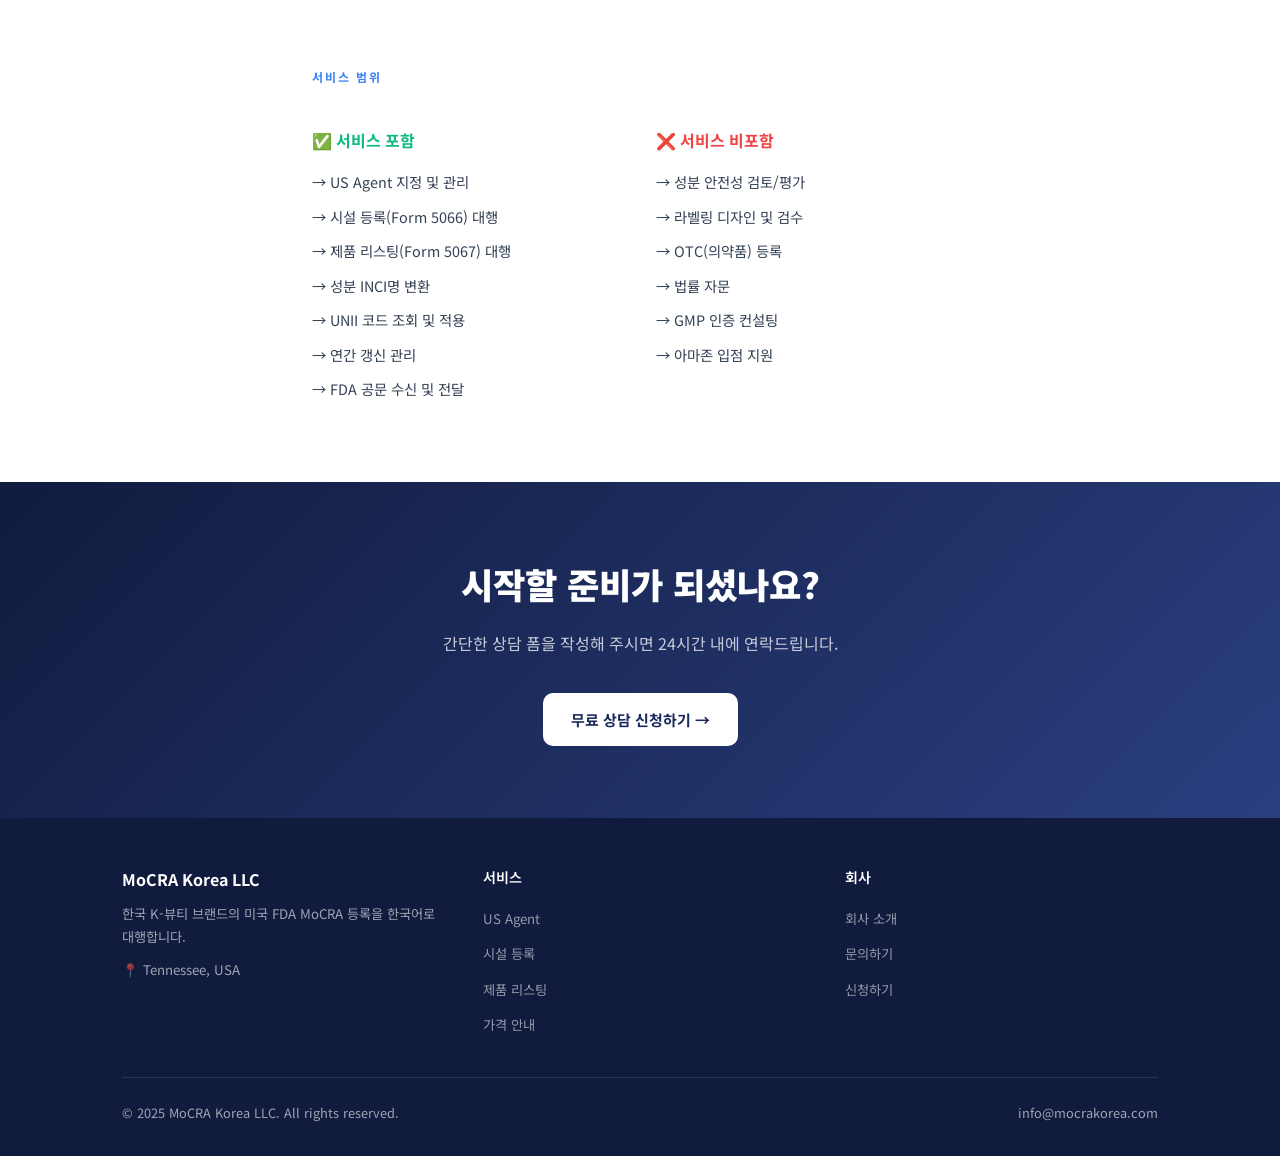
==== commit efe865ca: "Add files via upload" ====
--- a/about.html
+++ b/about.html
@@ -45,7 +45,7 @@
           <p style="color:var(--gray-500);margin-top:16px;line-height:1.8;font-size:0.95rem;">기존 대행사들은 가격을 공개하지 않거나, 한국어 지원이 부족하거나, 소규모 브랜드에는 관심이 없습니다. 한국어 네이티브, 투명한 가격, 자동화된 빠른 처리 — 인디 브랜드에 최적화된 서비스를 제공합니다.</p>
         </div>
         <div class="about-visual">
-          <div class="about-visual-logo">MK</div>
+          <img src="Brand_Logo.jpg" alt="MoCRA Korea" style="height:80px;width:auto;margin:0 auto 20px;display:block;filter:brightness(0) invert(1);">
           <h3>MoCRA Korea LLC</h3>
           <p>미국 테네시(Tennessee) 정식 등록 법인<br>FDA US Agent 서비스 제공</p>
           <div class="about-visual-tags">
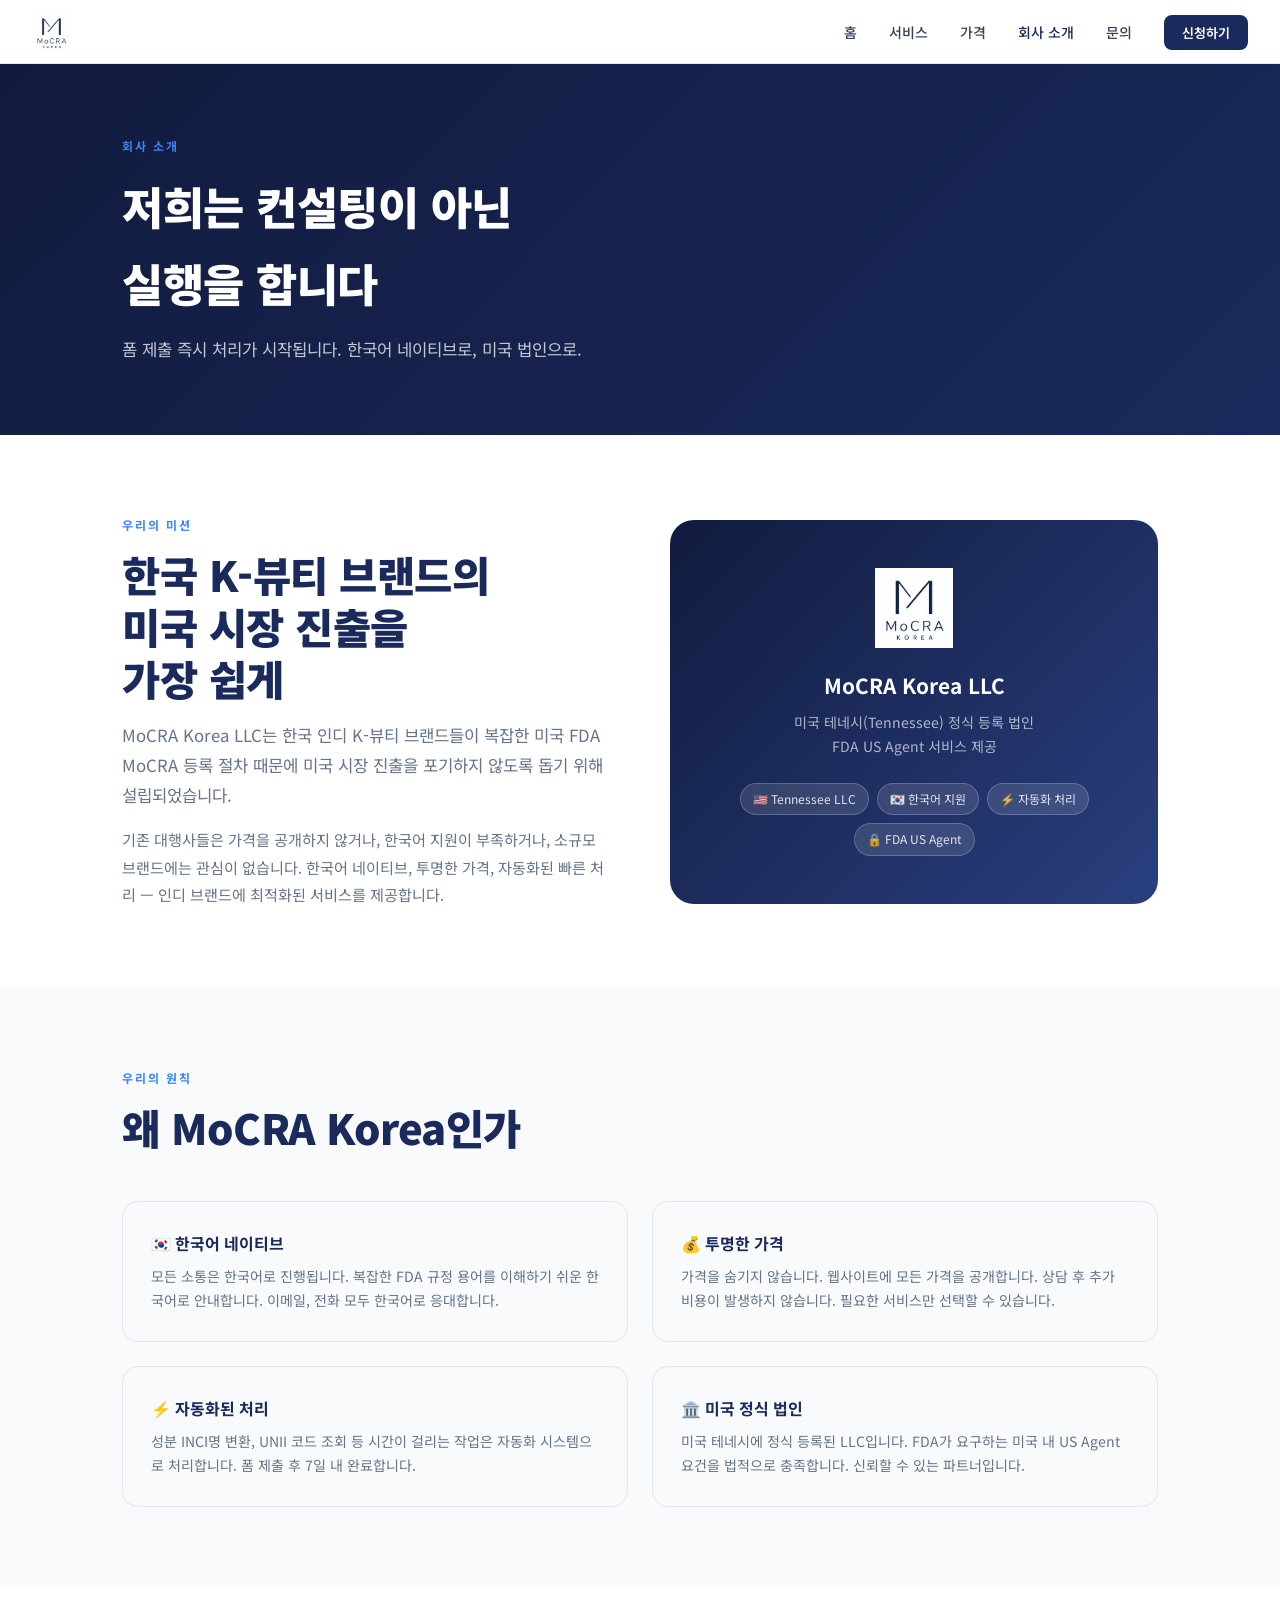
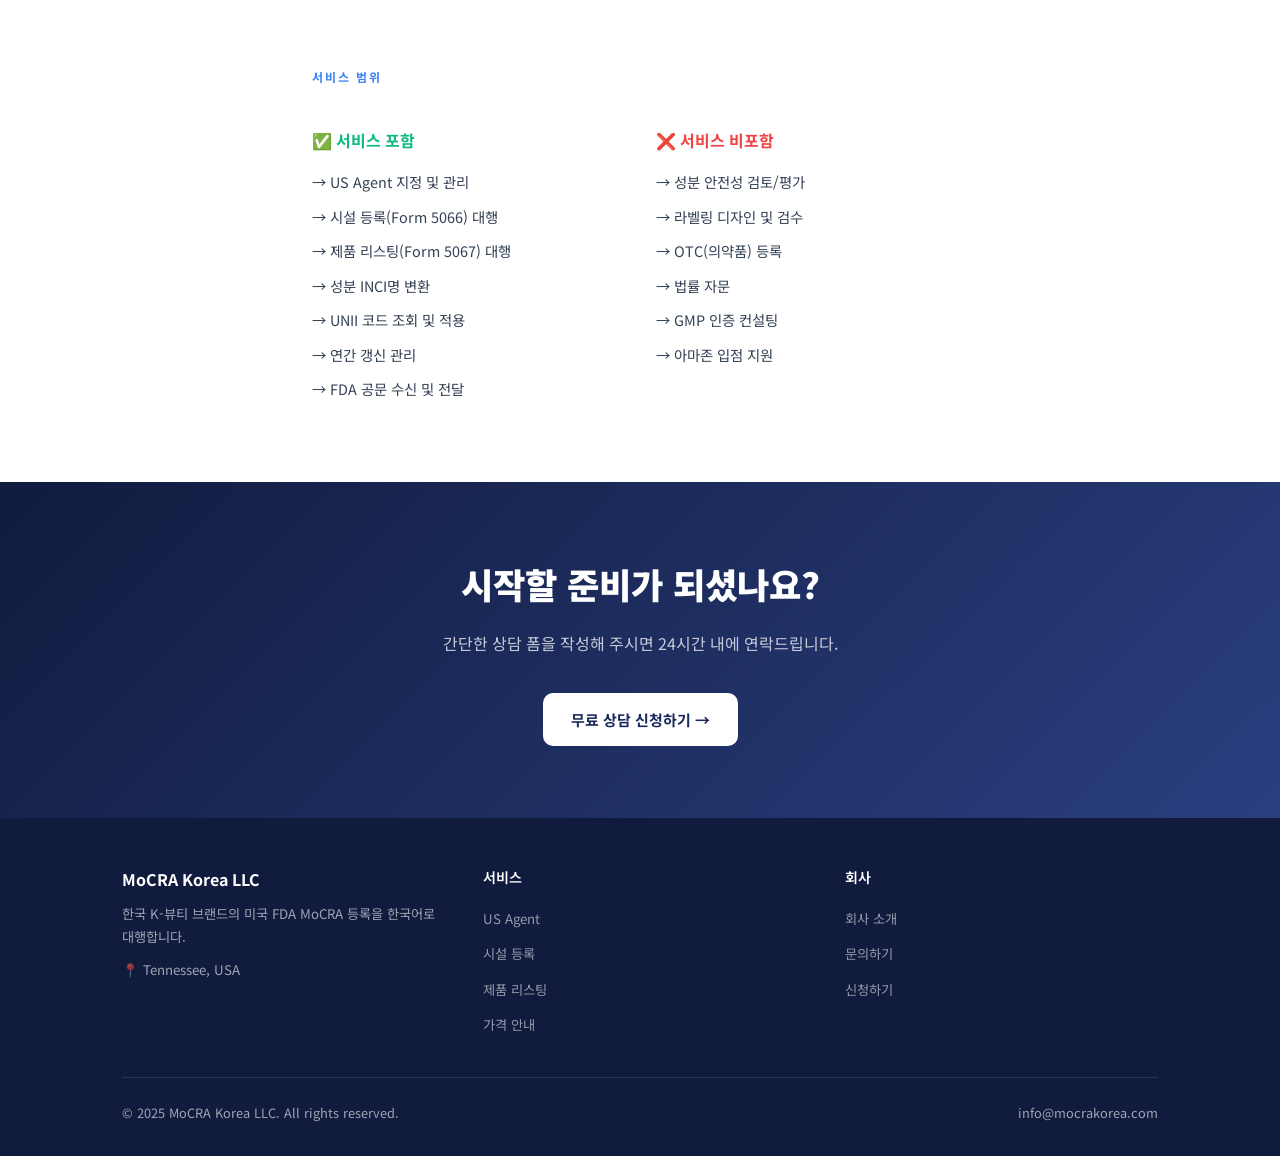
==== commit ea4c208d: "Add files via upload" ====
--- a/about.html
+++ b/about.html
@@ -45,7 +45,7 @@
           <p style="color:var(--gray-500);margin-top:16px;line-height:1.8;font-size:0.95rem;">기존 대행사들은 가격을 공개하지 않거나, 한국어 지원이 부족하거나, 소규모 브랜드에는 관심이 없습니다. 한국어 네이티브, 투명한 가격, 자동화된 빠른 처리 — 인디 브랜드에 최적화된 서비스를 제공합니다.</p>
         </div>
         <div class="about-visual">
-          <img src="Brand_Logo.jpg" alt="MoCRA Korea" style="height:80px;width:auto;margin:0 auto 20px;display:block;filter:brightness(0) invert(1);">
+          <img src="Brand_Logo.jpg" alt="MoCRA Korea" style="height:80px;width:auto;margin:0 auto 20px;display:block;">
           <h3>MoCRA Korea LLC</h3>
           <p>미국 테네시(Tennessee) 정식 등록 법인<br>FDA US Agent 서비스 제공</p>
           <div class="about-visual-tags">
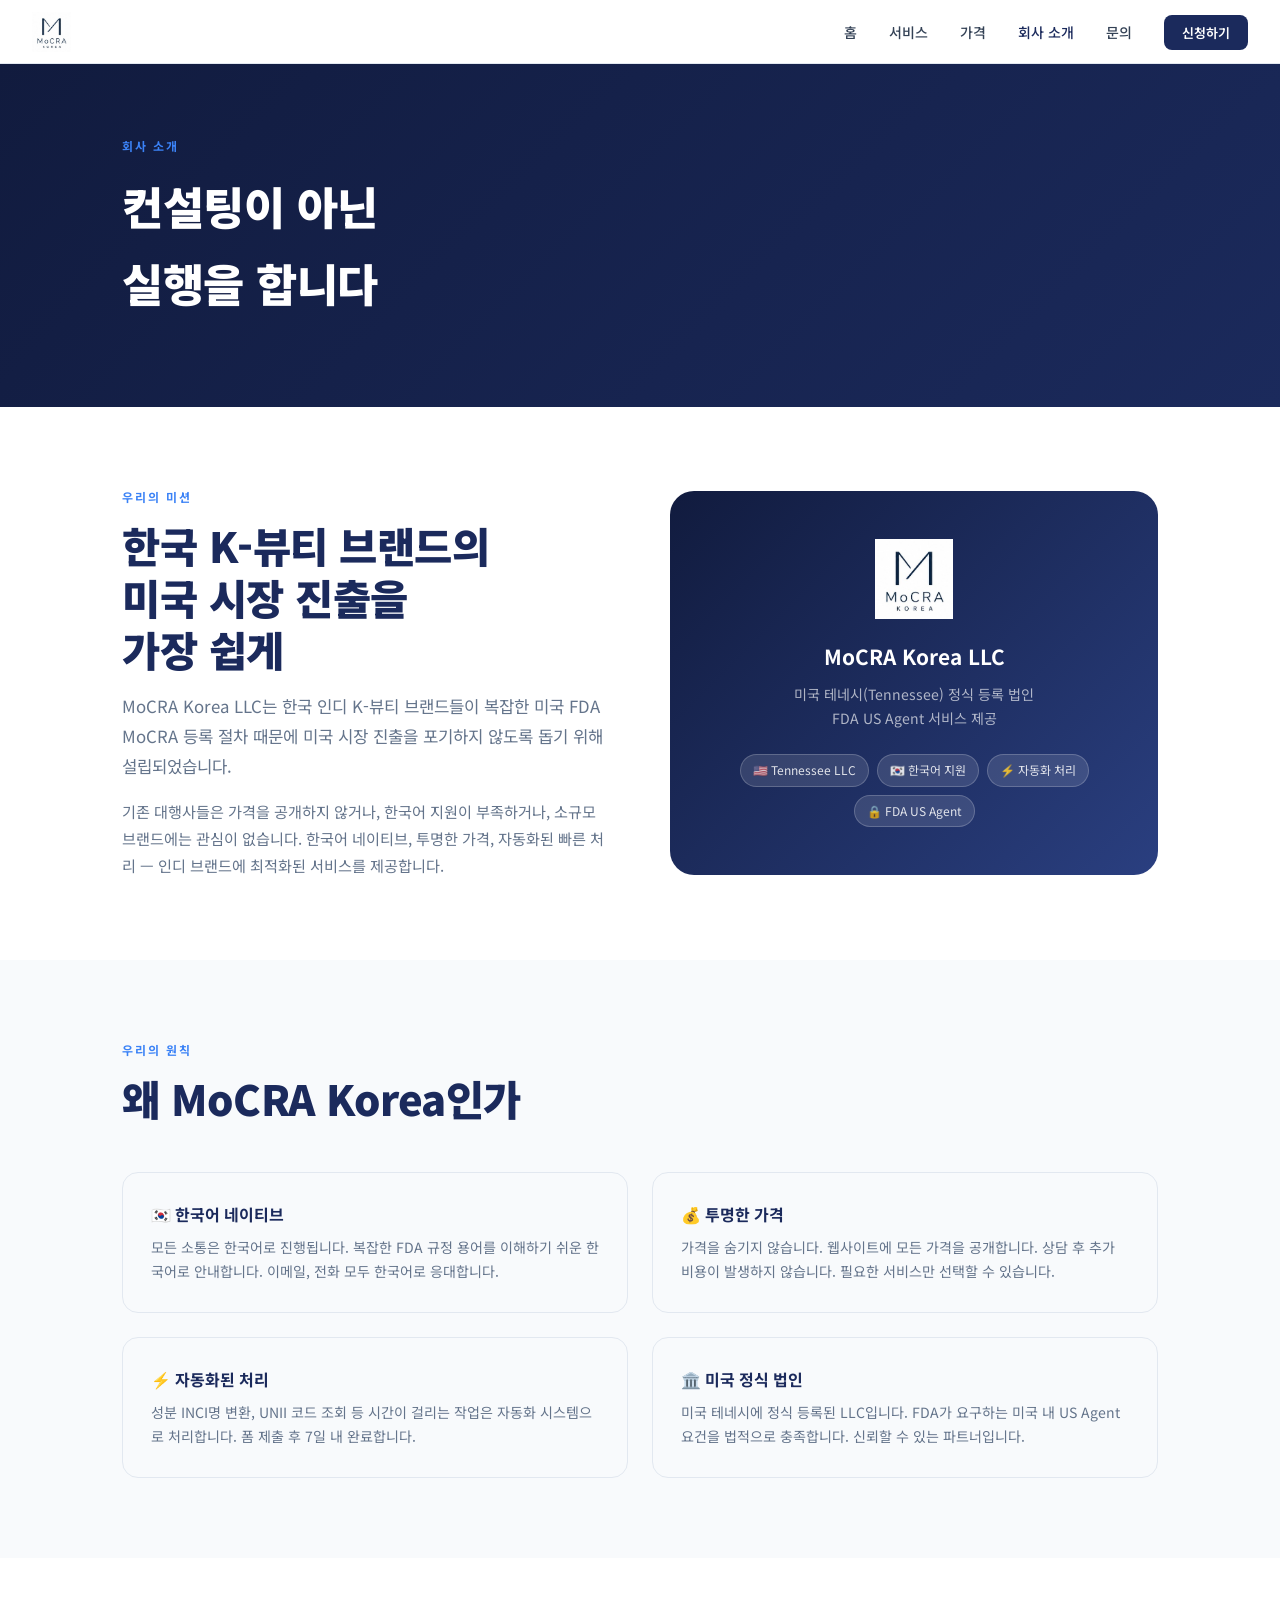
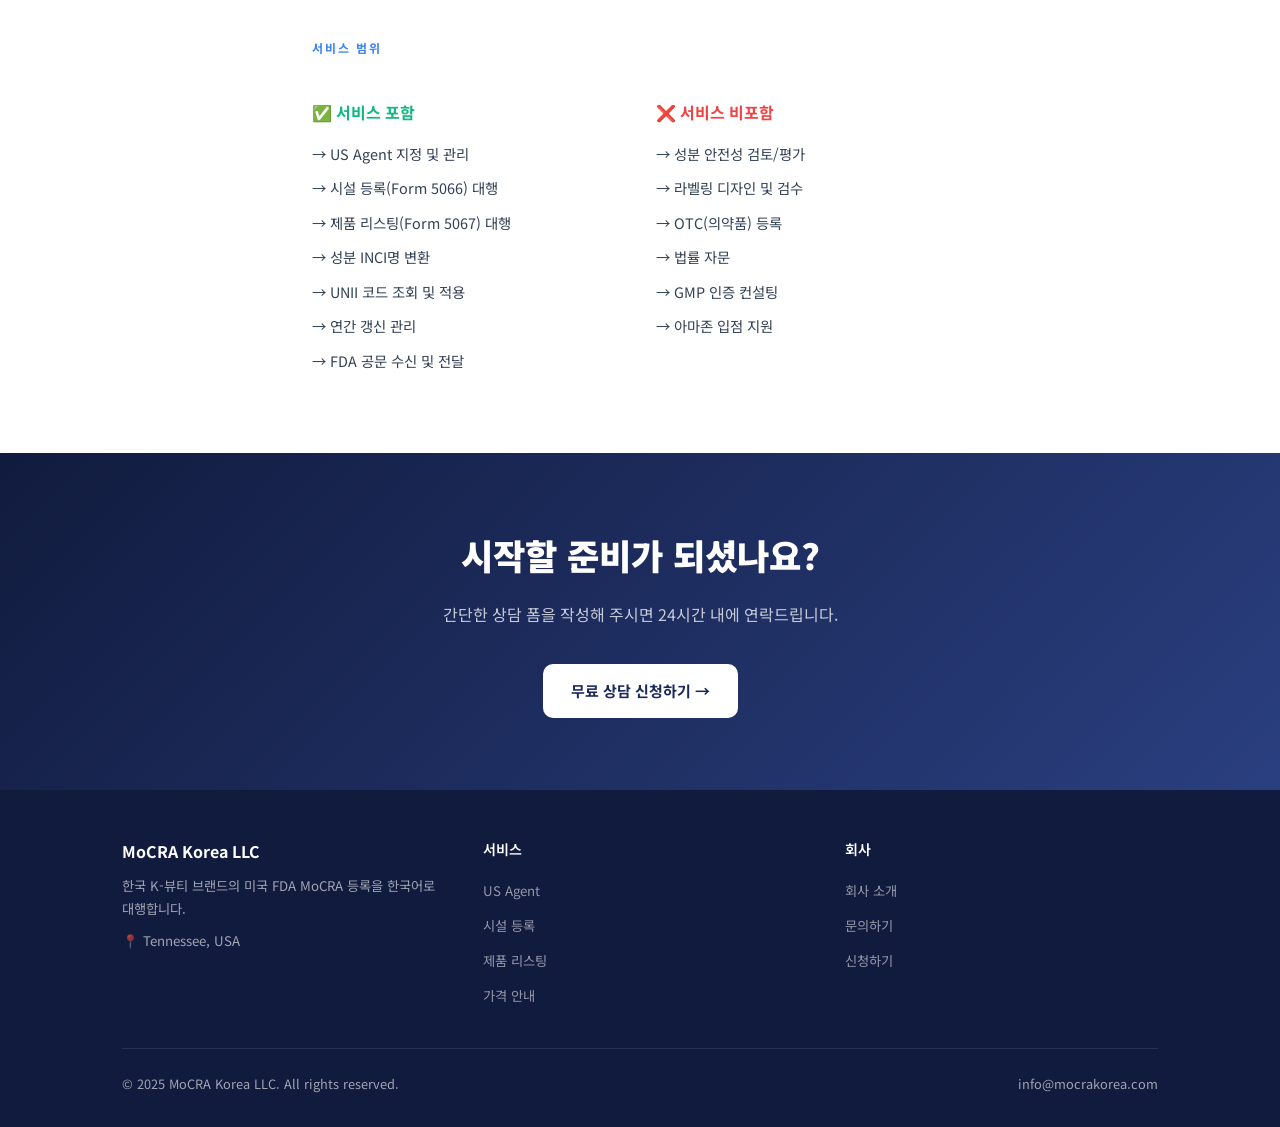
==== commit 4b2f7d89: "Add files via upload" ====
--- a/about.html
+++ b/about.html
@@ -29,8 +29,7 @@
   <section class="page-hero">
     <div class="container">
       <div class="section-label">회사 소개</div>
-      <h1>저희는 컨설팅이 아닌<br>실행을 합니다</h1>
-      <p>폼 제출 즉시 처리가 시작됩니다. 한국어 네이티브로, 미국 법인으로.</p>
+      <h1>컨설팅이 아닌<br>실행을 합니다</h1>
     </div>
   </section>
 
